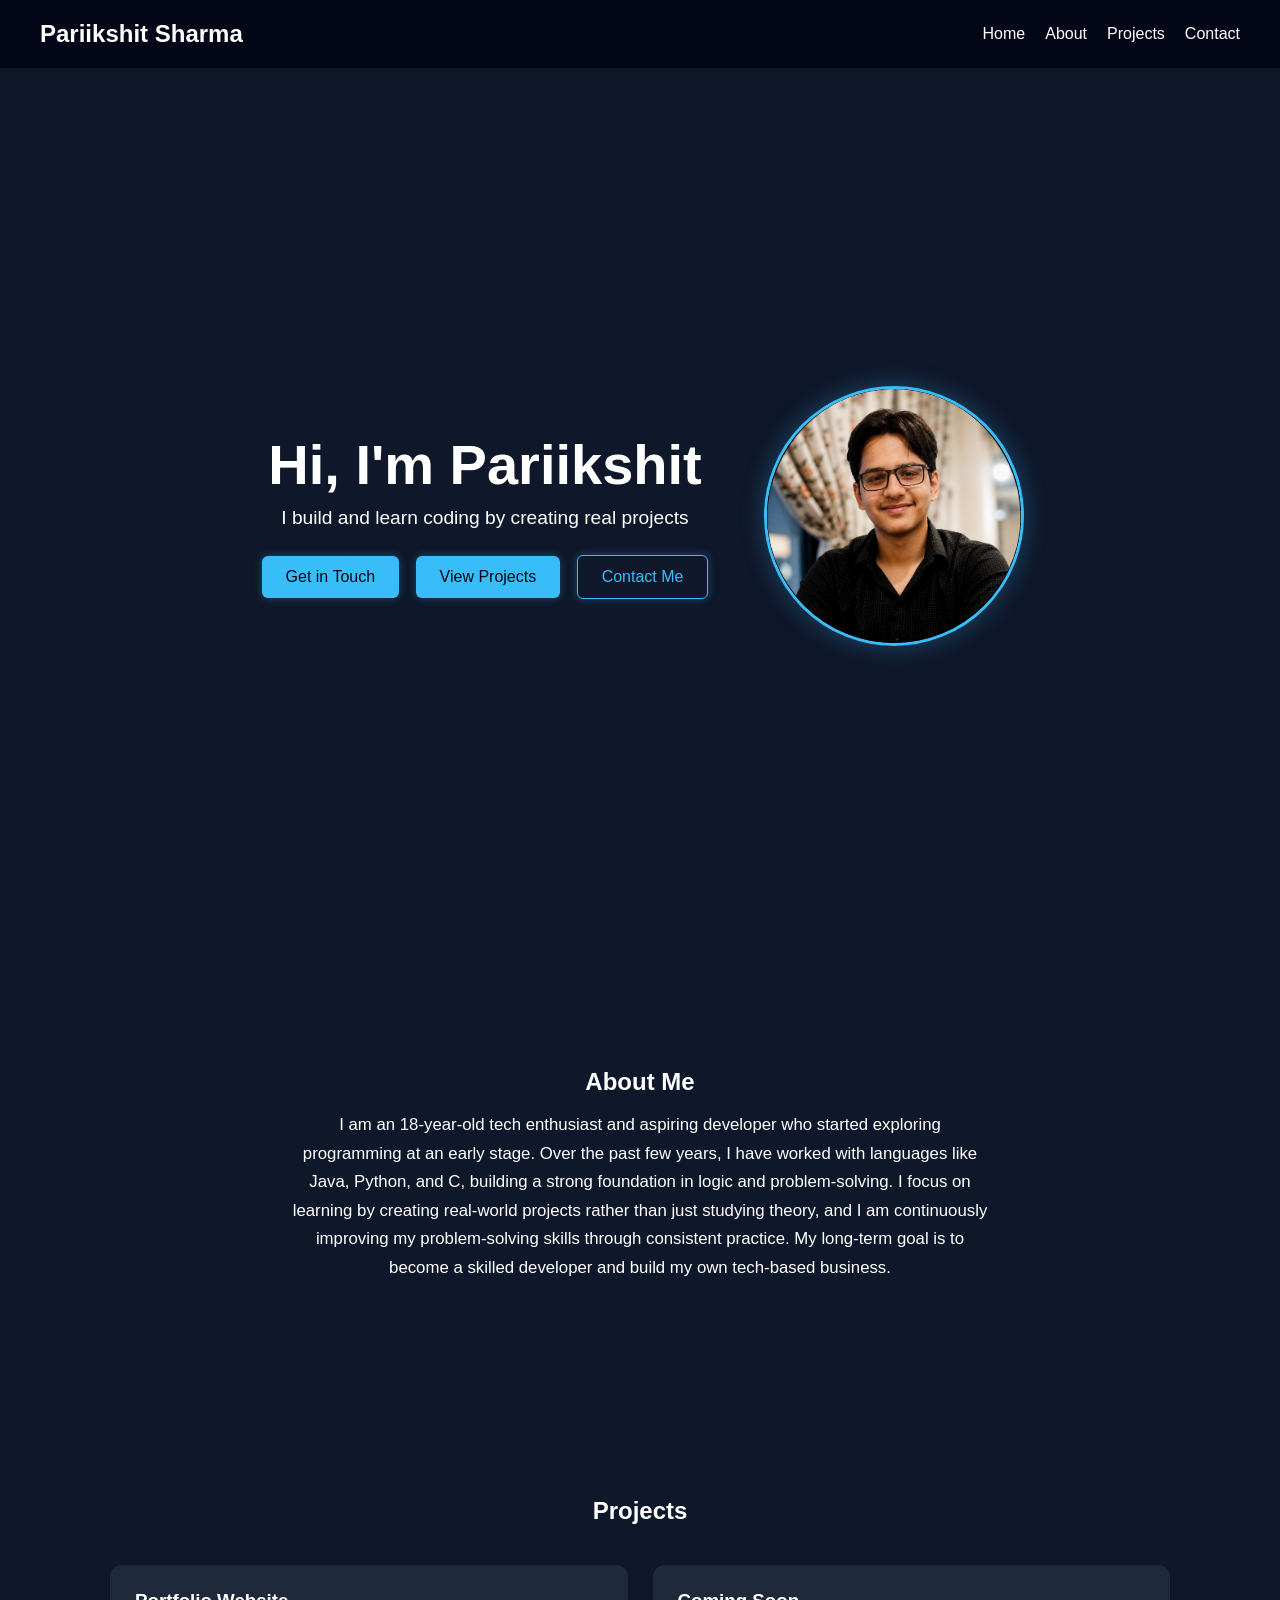
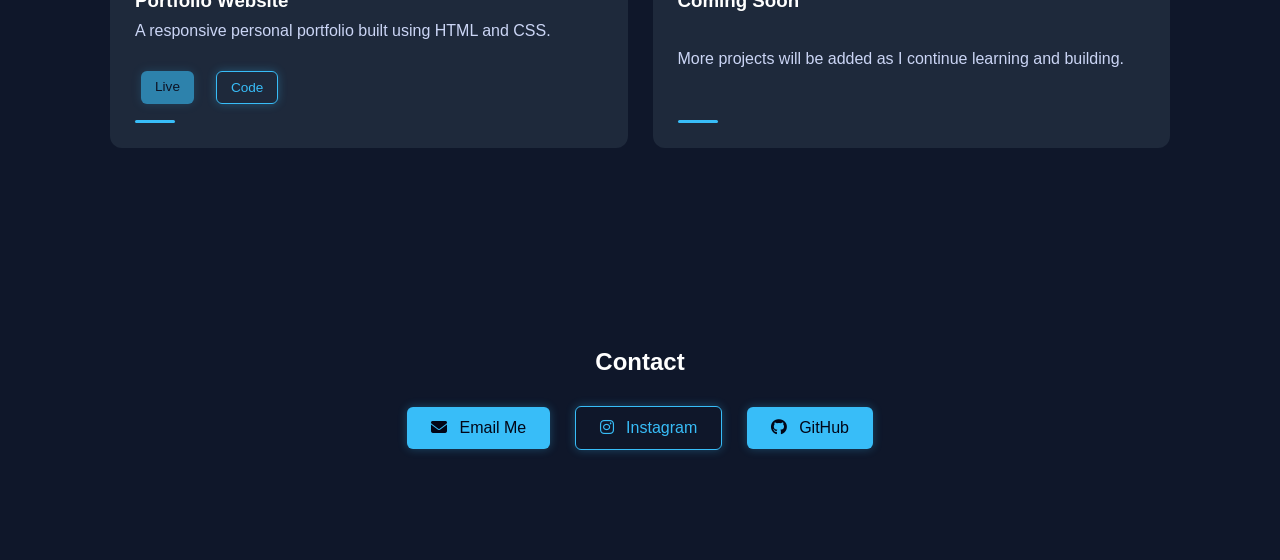
==== index.html @ 94d3ff18 "Add files via upload" ====
<!DOCTYPE html>
<html lang="en">
<head>
  <meta charset="UTF-8">
  <meta name="viewport" content="width=device-width, initial-scale=1.0">
  <title>Pariikshit Sharma | Portfolio</title>

  <!-- Icons -->
  <link rel="stylesheet" href="https://cdnjs.cloudflare.com/ajax/libs/font-awesome/6.5.0/css/all.min.css">

  <!-- CSS -->
  <link rel="stylesheet" href="style.css">
</head>

<body>
    <!--POPUP-->
<div id="popup" class="popup">
  <div class="popup-content">

    <span class="close">&times;</span>

    <h3>Work With Me</h3>

    <form action="https://formsubmit.co/pariikshitsharma28@gmail.com" method="POST">

      <input type="hidden" name="_subject" value="New Portfolio Contact!">
      <input type="hidden" name="_captcha" value="false">

      <input type="text" name="name" placeholder="Your Name" required>
      <input type="email" name="email" placeholder="Email" required>
      <select name="purpose" required>
  <option value="" disabled selected>Select Purpose</option>

  <option value="Website Development">Website Development</option>
  <option value="Portfolio Website">Portfolio Website</option>
  <option value="Business Website">Business Website</option>
  <option value="Landing Page">Landing Page</option>
  <option value="Consultation">Consultation</option>
  <option value="Other">Other</option>

</select>

      <button type="submit" class="btn">Send</button>
      <input type="hidden" name="_next" value="https://yourusername.github.io">

    </form>

  </div>
</div>
<!-- NAVBAR -->
<nav>
  <h2>Pariikshit Sharma</h2>
  <ul class="nav-links">
    <li><a href="#hero">Home</a></li>
    <li><a href="#about">About</a></li>
    <li><a href="#projects">Projects</a></li>
    <li><a href="#contact">Contact</a></li>
  </ul>
</nav>

<!-- HERO -->
<section id="hero" class="hero">
  <div class="hero-content">

    <div class="hero-text">
      <h1>Hi, I'm Pariikshit</h1>
      <p>I build and learn coding by creating real projects</p>

      <div class="hero-buttons">
        <a href="#" id="openPopup" class="btn">Get in Touch</a>
        <a href="#projects" class="btn">View Projects</a>
        <a href="#contact" class="btn secondary">Contact Me</a>
      </div>
    </div>

    <div class="hero-image">
      <img src="images/profile.png" alt="Pariikshit Sharma">
    </div>

  </div>
</section>

<!-- ABOUT -->
<section id="about" class="about">
  <h2>About Me</h2>
  <p>
    I am an 18-year-old tech enthusiast and aspiring developer who started exploring programming at an early stage.
    Over the past few years, I have worked with languages like Java, Python, and C, building a strong foundation in logic and problem-solving.

    I focus on learning by creating real-world projects rather than just studying theory, and I am continuously improving my problem-solving skills through consistent practice.

    My long-term goal is to become a skilled developer and build my own tech-based business.
  </p>
</section>

<!-- PROJECTS -->
<section id="projects" class="projects">
  <h2>Projects</h2>

  <div class="projects-container">

    <!-- Project 1 -->
    <div class="project-card">
      <h3>Portfolio Website</h3>
      <p>A responsive personal portfolio built using HTML and CSS.</p>

      <div class="project-links">
        <a href="#" class="btn small" style="opacity:0.6; pointer-events:none;">Live</a>
        <a href="https://github.com/pariikshit-sharma" target="_blank" class="btn small secondary">Code</a>
      </div>
    </div>

    <!-- Project 2 -->
    <div class="project-card">
      <h3>Coming Soon</h3>
      <p>More projects will be added as I continue learning and building.</p>
    </div>

  </div>
</section>

<!-- CONTACT -->
<section id="contact" class="contact">
  <h2>Contact</h2>

  <div class="contact-buttons">
    <a href="mailto:pariikshitsharma28@gmail.com" class="btn">
      <i class="fas fa-envelope"></i> Email Me
    </a>

    <a href="https://instagram.com/pariikshit.s" target="_blank" class="btn secondary">
      <i class="fab fa-instagram"></i> Instagram
    </a>

    <a href="https://github.com/pariikshit-sharma" target="_blank" class="btn">
      <i class="fab fa-github"></i> GitHub
    </a>
  </div>
</section>
<script src="script.js"></script>
</body>
</html>
---- style.css ----
/* RESET */
* {
  margin: 0;
  padding: 0;
  box-sizing: border-box;
  font-family: Arial, sans-serif;
}

html {
  scroll-behavior: smooth;
}

body {
  background: #0f172a;
  color: white;
}

/* NAVBAR */
nav {
  display: flex;
  justify-content: space-between;
  align-items: center;
  padding: 20px 40px;
  background: #020617;
  position: sticky;
  top: 0;
  z-index: 1000;
}

.nav-links {
  list-style: none;
  display: flex;
  gap: 20px;
}

.nav-links a {
  text-decoration: none;
  color: white;
  font-size: 1rem;
  transition: 0.3s;
}

.nav-links a:hover {
  color: #38bdf8;
}

/* SECTIONS */
section {
  padding: 100px 20px;
  text-align: center;
  max-width: 1100px;
  margin: auto;
}

/* HERO */
.hero {
  min-height: 100vh;
  display: flex;
  align-items: center;
  justify-content: center;
}

.hero-content {
  display: flex;
  align-items: center;
  justify-content: space-between;
  gap: 50px;
  flex-wrap: wrap;
}

.hero-text {
  max-width: 500px;
}

.hero h1 {
  font-size: 3.5rem;
}

.hero p {
  font-size: 1.2rem;
  margin-top: 10px;
}

.hero-buttons {
  margin-top: 20px;
}

/* HERO IMAGE */
.hero-image img {
  width: 260px;
  height: 260px;
  object-fit: cover;
  border-radius: 50%;
  border: 3px solid #38bdf8;
  box-shadow: 0 0 25px rgba(56, 189, 248, 0.3);
}

/* BUTTONS */
.btn {
  display: inline-block;
  padding: 12px 24px;
  font-size: 1rem;
  font-weight: 500;
  background: #38bdf8;
  color: #020617;
  text-decoration: none;
  border-radius: 6px;
  margin: 6px;
  transition: all 0.25s ease;
  cursor: pointer;
  border: none;
  box-shadow: 0 0 10px rgba(56, 189, 248, 0.3);
}

.btn:hover {
  background: #0ea5e9;
  transform: translateY(-2px);
  box-shadow: 0 0 20px rgba(56, 189, 248, 0.6);
}

.secondary {
  background: transparent;
  border: 1px solid #38bdf8;
  color: #38bdf8;
}

.secondary:hover {
  background: #38bdf8;
  color: #020617;
}

.btn.small {
  padding: 8px 14px;
  font-size: 0.85rem;
}

.btn i {
  margin-right: 8px;
}

/* ABOUT */
.about p {
  max-width: 700px;
  margin: 15px auto;
  line-height: 1.7;
  font-size: 1.05rem;
}

/* PROJECTS */
.projects-container {
  display: grid;
  grid-template-columns: repeat(auto-fit, minmax(260px, 1fr));
  gap: 25px;
  margin-top: 40px;
}

.project-card {
  background: #1e293b;
  padding: 25px;
  border-radius: 12px;
  text-align: left;
  transition: all 0.3s ease;
  display: flex;
  flex-direction: column;
  justify-content: space-between;
}

.project-card:hover {
  transform: translateY(-8px) scale(1.02);
  background: #334155;
  box-shadow: 0 15px 40px rgba(0, 0, 0, 0.4);
}

.project-card h3 {
  margin-bottom: 10px;
}

.project-card p {
  margin-bottom: 15px;
  color: #cbd5f5;
}

.project-card::after {
  content: "";
  display: block;
  width: 40px;
  height: 3px;
  background: #38bdf8;
  margin-top: 10px;
  border-radius: 2px;
}

.project-links {
  display: flex;
  gap: 10px;
  margin-top: 10px;
}

/* CONTACT */
.contact-buttons {
  margin-top: 20px;
}

.contact-buttons .btn {
  margin: 10px;
}

/* RESPONSIVE */
@media (max-width: 768px) {

  nav {
    flex-direction: column;
    gap: 10px;
  }

  .hero-content {
    flex-direction: column;
    text-align: center;
  }

  .hero-image img {
    width: 200px;
    height: 200px;
  }

  .hero h1 {
    font-size: 2.2rem;
  }

  .projects-container {
    grid-template-columns: 1fr;
  }

  

}
.popup {
  position: fixed;
  top: 0;
  left: 0;
  width: 100%;
  height: 100%;
  background: rgba(0, 0, 0, 0.6);
  display: none;
  justify-content: center;
  align-items: center;
  z-index: 2000;
}

.popup-content {
  background: #1e293b;
  padding: 25px;
  border-radius: 12px;
  width: 300px;
  text-align: center;
}

.popup-content input {
  width: 100%;
  margin: 10px 0;
  padding: 10px;
  border: none;
  border-radius: 6px;
}

.close {
  position: absolute;
  top: 10px;
  right: 15px;
  cursor: pointer;
  font-size: 20px;
}

.popup-content select {
  width: 100%;
  margin: 10px 0;
  padding: 10px;
  border: none;
  border-radius: 6px;
  background: white;
  color: black;
  font-size: 1rem;
}

.popup-content select:focus {
  outline: 2px solid #38bdf8;
}
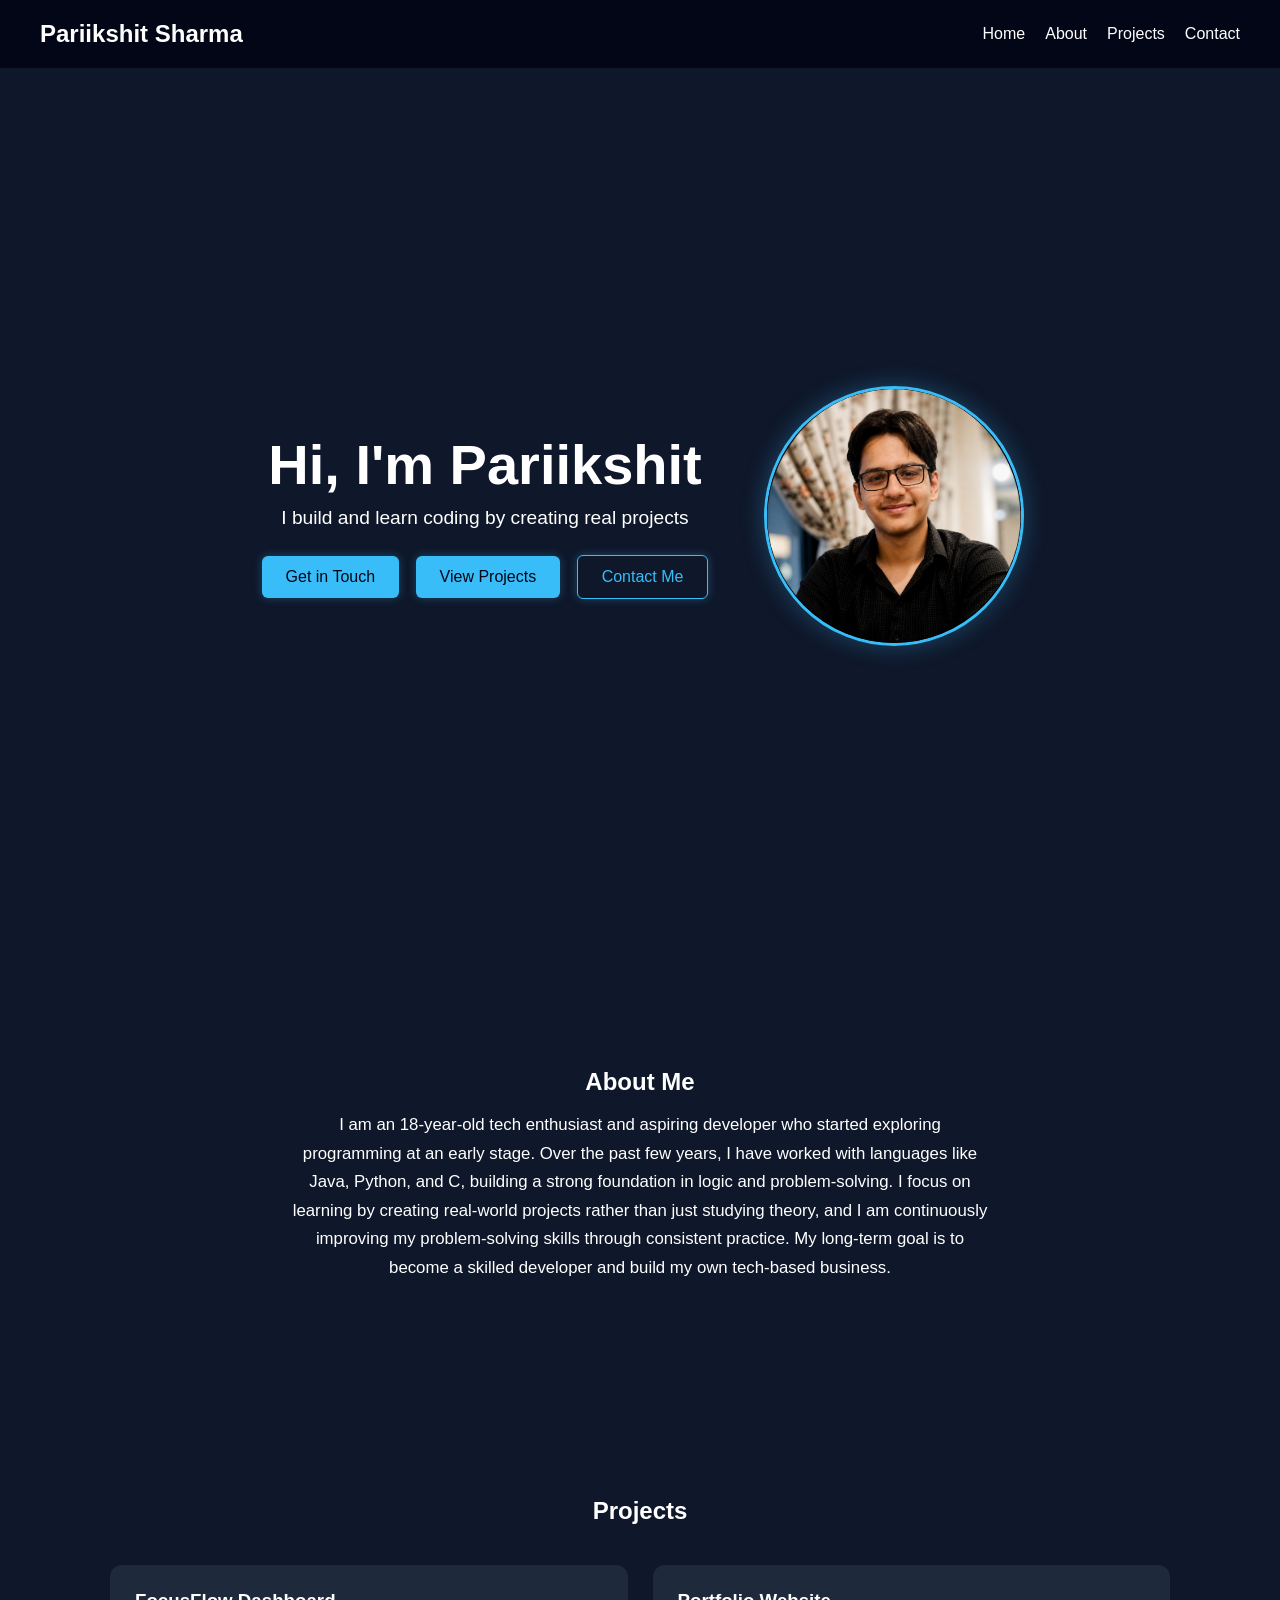
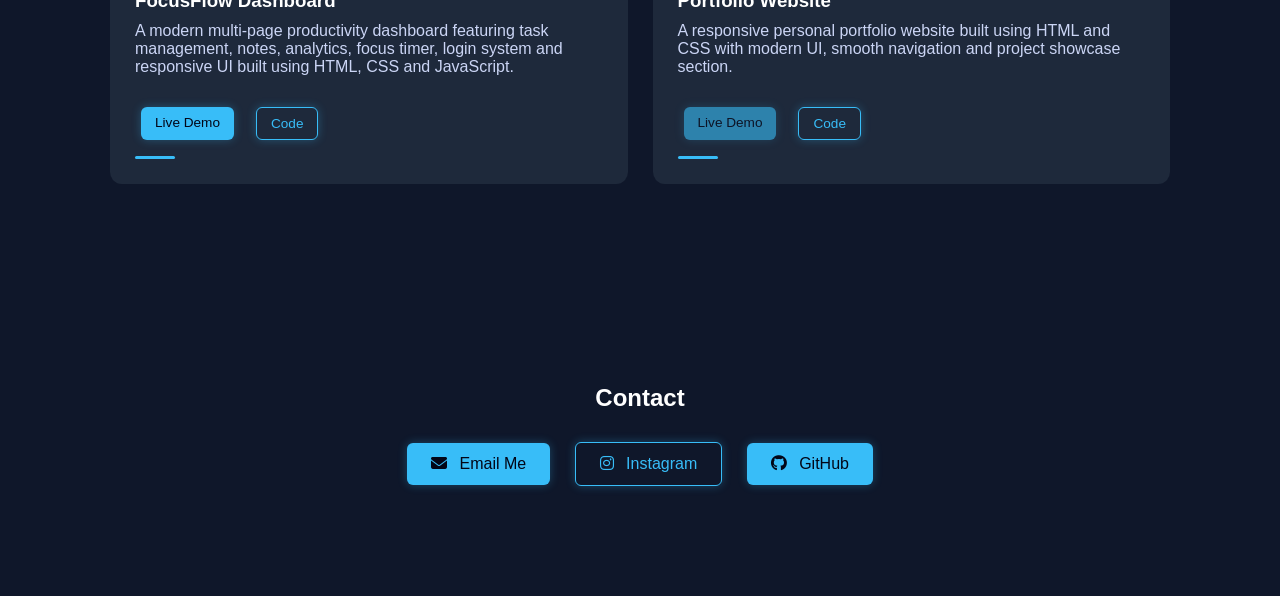
==== commit 747c038e: "Update index.html" ====
--- a/index.html
+++ b/index.html
@@ -95,30 +95,90 @@
 
 <!-- PROJECTS -->
 <section id="projects" class="projects">
+
   <h2>Projects</h2>
 
   <div class="projects-container">
 
-    <!-- Project 1 -->
+    <!-- PROJECT 1 -->
+
     <div class="project-card">
+
+      <h3>FocusFlow Dashboard</h3>
+
+      <p>
+        A modern multi-page productivity dashboard
+        featuring task management, notes,
+        analytics, focus timer, login system
+        and responsive UI built using
+        HTML, CSS and JavaScript.
+      </p>
+
+      <div class="project-links">
+
+        <a
+        href="https://pariikshit-sharma.github.io/Productivity-App-For-Developers-Focus-Flow-/index.html"
+        target="_blank"
+        class="btn small">
+
+          Live Demo
+
+        </a>
+
+        <a
+        href="https://github.com/pariikshit-sharma/Productivity-App-For-Developers-Focus-Flow-"
+        target="_blank"
+        class="btn small secondary">
+
+          Code
+
+        </a>
+
+      </div>
+
+    </div>
+
+    <!-- PROJECT 2 -->
+
+    <div class="project-card">
+
       <h3>Portfolio Website</h3>
-      <p>A responsive personal portfolio built using HTML and CSS.</p>
+
+      <p>
+        A responsive personal portfolio website
+        built using HTML and CSS with modern UI,
+        smooth navigation and project showcase section.
+      </p>
 
       <div class="project-links">
-        <a href="#" class="btn small" style="opacity:0.6; pointer-events:none;">Live</a>
-        <a href="https://github.com/pariikshit-sharma" target="_blank" class="btn small secondary">Code</a>
+
+        <a
+        href="#"
+        class="btn small"
+        style="opacity:0.6; pointer-events:none;">
+
+          Live Demo
+
+        </a>
+
+        <a
+        href="https://github.com/pariikshit-sharma"
+        target="_blank"
+        class="btn small secondary">
+
+          Code
+
+        </a>
+
       </div>
-    </div>
-
-    <!-- Project 2 -->
-    <div class="project-card">
-      <h3>Coming Soon</h3>
-      <p>More projects will be added as I continue learning and building.</p>
-    </div>
-
-  </div>
-</section>
-
+
+    </div>
+
+  </div>
+
+</section>
+
+  
 <!-- CONTACT -->
 <section id="contact" class="contact">
   <h2>Contact</h2>
@@ -139,4 +199,4 @@
 </section>
 <script src="script.js"></script>
 </body>
-</html>+</html>
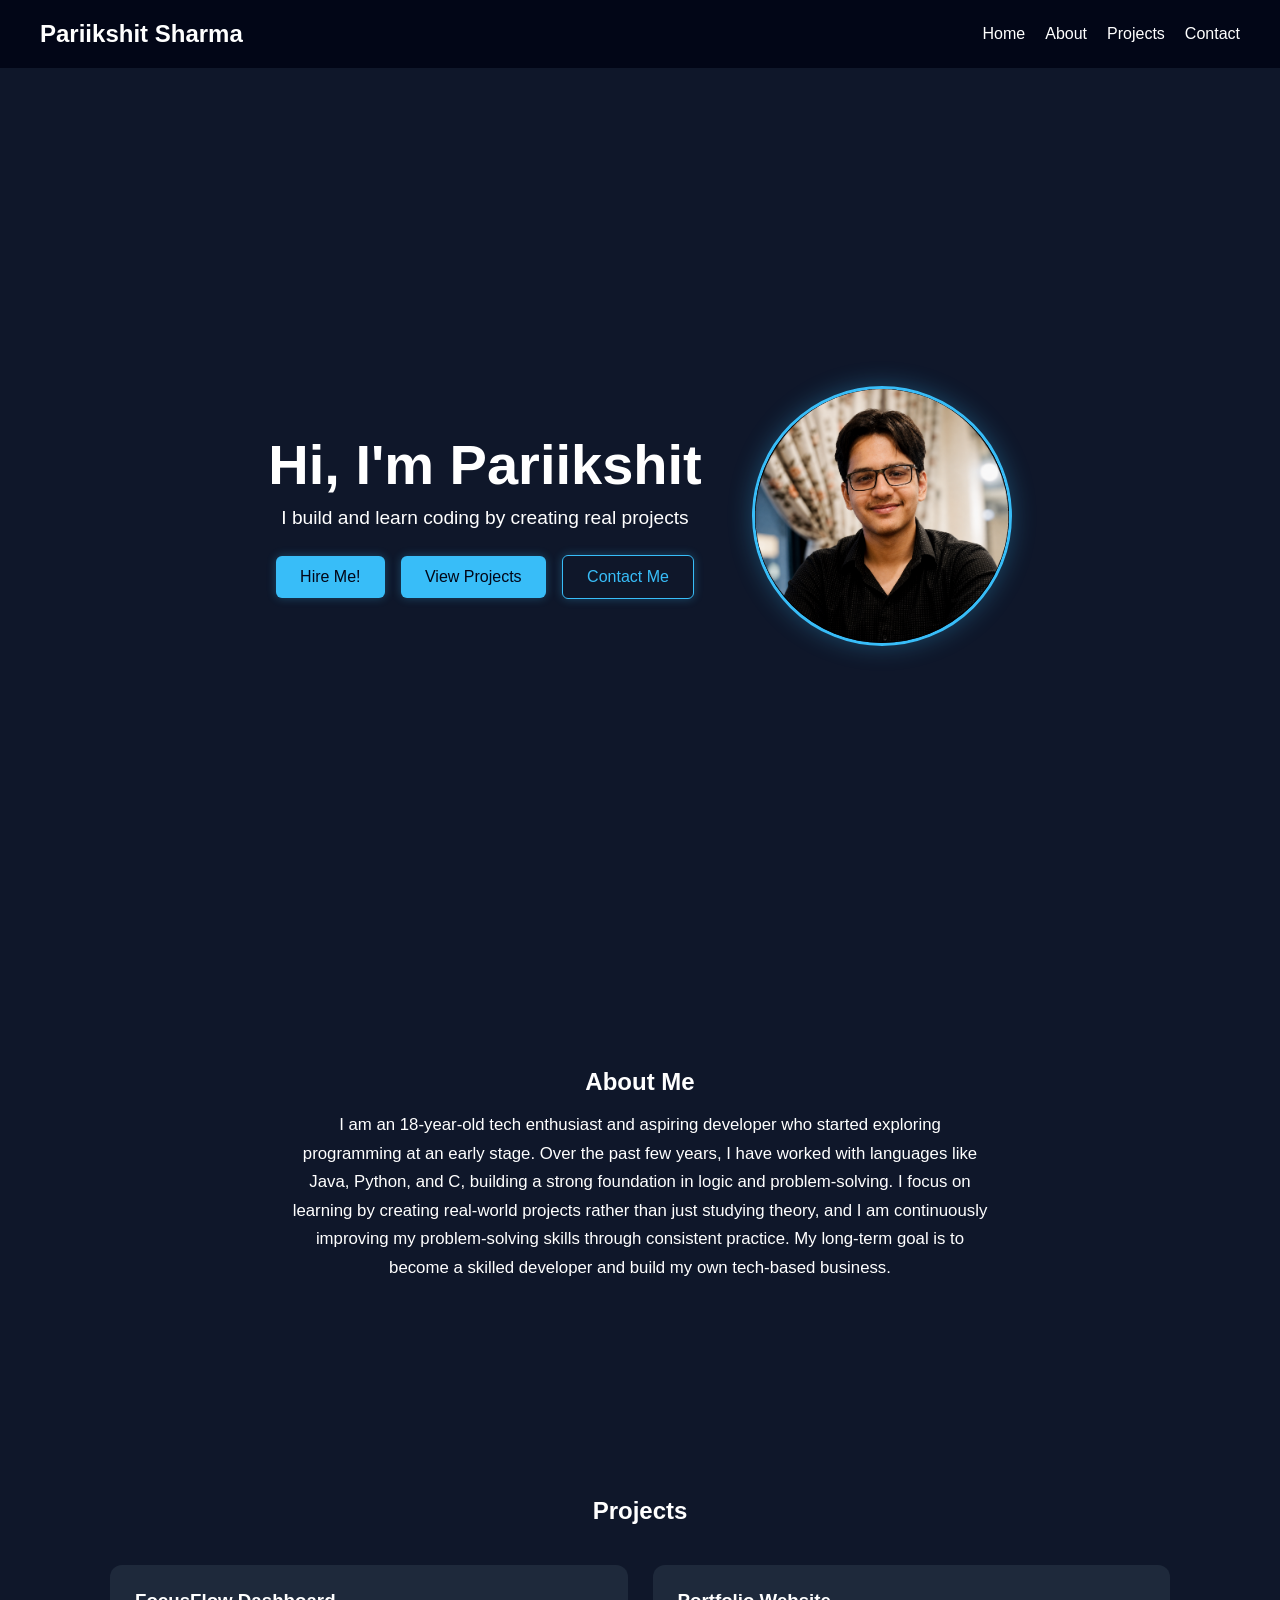
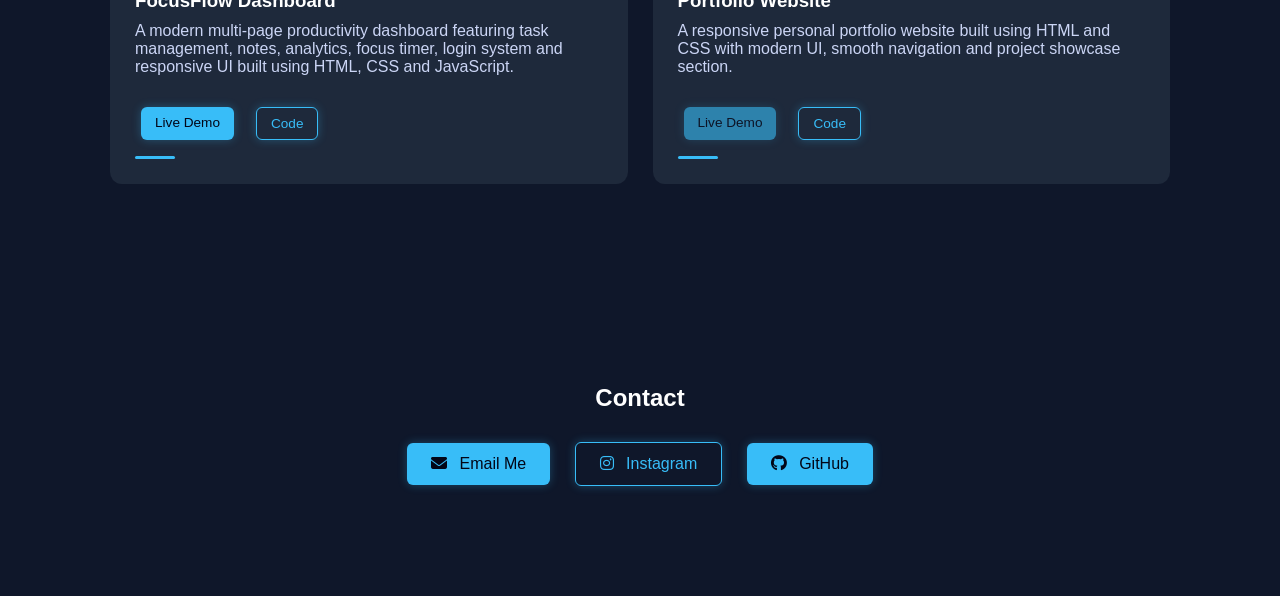
==== commit d311d141: "Update index.html" ====
--- a/index.html
+++ b/index.html
@@ -67,7 +67,7 @@
       <p>I build and learn coding by creating real projects</p>
 
       <div class="hero-buttons">
-        <a href="#" id="openPopup" class="btn">Get in Touch</a>
+        <a href="#" id="openPopup" class="btn">Hire Me!</a>
         <a href="#projects" class="btn">View Projects</a>
         <a href="#contact" class="btn secondary">Contact Me</a>
       </div>
